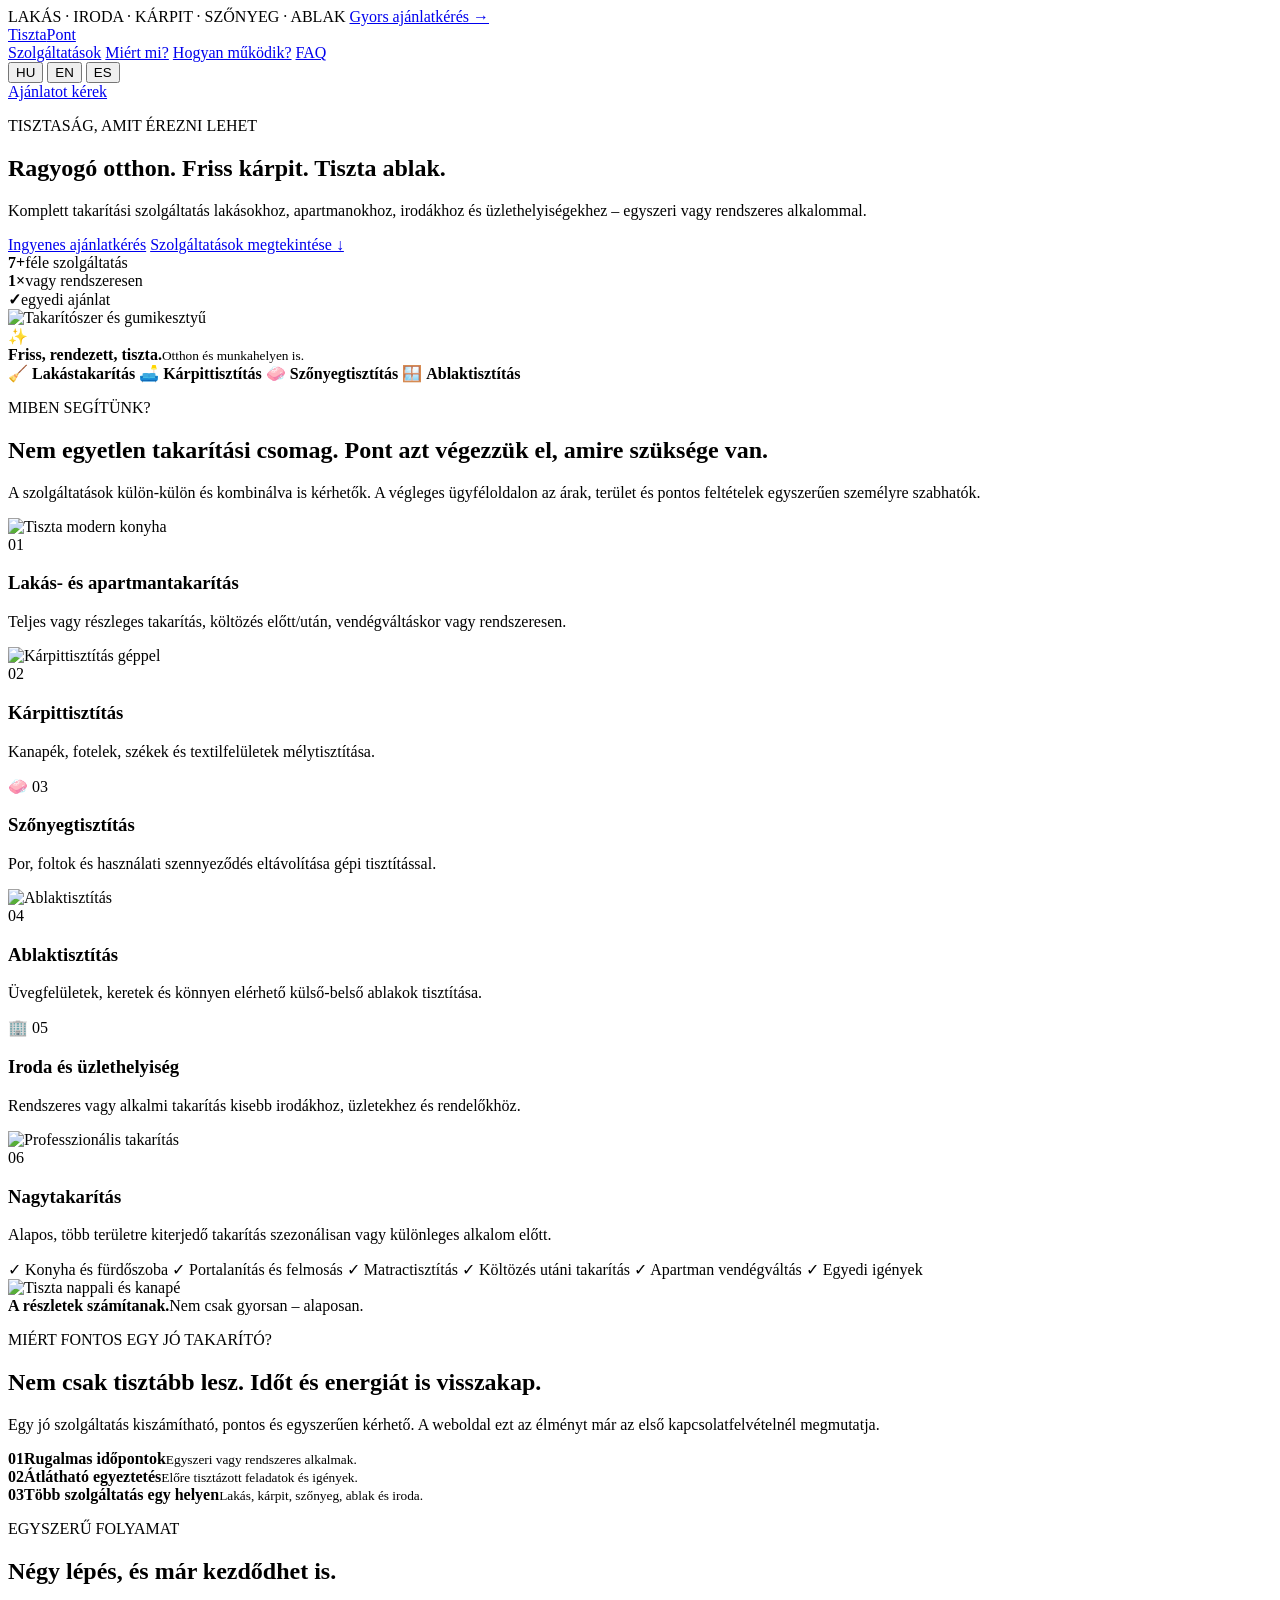
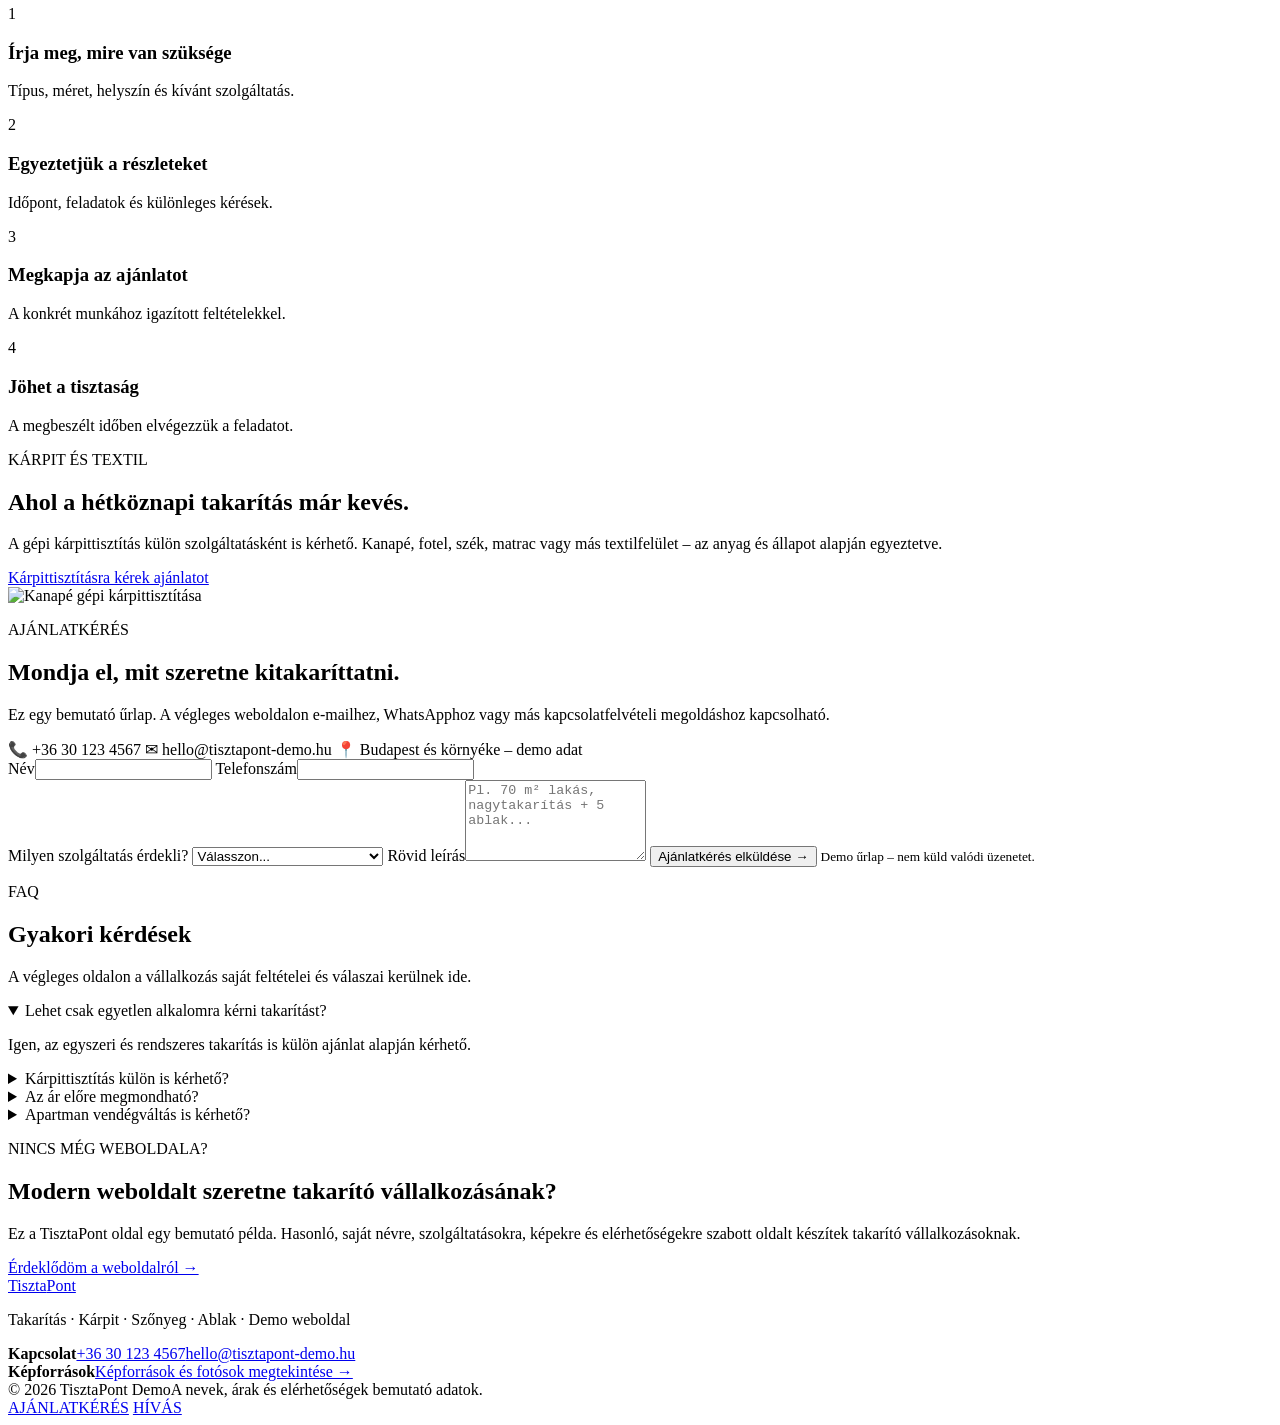
==== index.html @ e5d6f889 "Create index.html" ====
<!DOCTYPE html>
<html lang="hu">
<head>
  <meta charset="UTF-8">
  <meta name="viewport" content="width=device-width, initial-scale=1.0">
  <meta name="description" content="TisztaPont – professzionális takarítás, kárpit- és szőnyegtisztítás, ablaktisztítás. Demo weboldal.">
  <meta name="theme-color" content="#0c4a43">
  <title data-i18n="meta_title">TisztaPont – Professzionális takarítás</title>
  <link rel="preconnect" href="https://images.unsplash.com">
  <link rel="stylesheet" href="style.css">
</head>
<body>
  <div class="topline">
    <div class="container topline-inner">
      <span data-i18n="topline">LAKÁS · IRODA · KÁRPIT · SZŐNYEG · ABLAK</span>
      <a href="#ajanlat" data-i18n="topline_cta">Gyors ajánlatkérés →</a>
    </div>
  </div>

  <header class="header">
    <div class="container nav">
      <a href="#top" class="brand">Tiszta<span>Pont</span></a>
      <nav>
        <a href="#szolgaltatasok" data-i18n="nav_services">Szolgáltatások</a>
        <a href="#miert" data-i18n="nav_why">Miért mi?</a>
        <a href="#folyamat" data-i18n="nav_process">Hogyan működik?</a>
        <a href="#faq">FAQ</a>
      </nav>
      <div class="nav-actions">
        <div class="lang">
          <button data-lang="hu" class="active">HU</button>
          <button data-lang="en">EN</button>
          <button data-lang="es">ES</button>
        </div>
        <a href="#ajanlat" class="btn btn-small" data-i18n="nav_quote">Ajánlatot kérek</a>
      </div>
    </div>
  </header>

  <main id="top">
    <section class="hero">
      <div class="container hero-grid">
        <div class="hero-copy">
          <p class="kicker" data-i18n="hero_kicker">TISZTASÁG, AMIT ÉREZNI LEHET</p>
          <h1 data-i18n="hero_title">Ragyogó otthon. Friss kárpit. Tiszta ablak.</h1>
          <p class="hero-text" data-i18n="hero_text">Komplett takarítási szolgáltatás lakásokhoz, apartmanokhoz, irodákhoz és üzlethelyiségekhez – egyszeri vagy rendszeres alkalommal.</p>
          <div class="hero-actions">
            <a href="#ajanlat" class="btn" data-i18n="hero_btn">Ingyenes ajánlatkérés</a>
            <a href="#szolgaltatasok" class="text-link" data-i18n="hero_more">Szolgáltatások megtekintése ↓</a>
          </div>
          <div class="trust-row">
            <div><strong>7+</strong><span data-i18n="trust_1">féle szolgáltatás</span></div>
            <div><strong>1×</strong><span data-i18n="trust_2">vagy rendszeresen</span></div>
            <div><strong>✓</strong><span data-i18n="trust_3">egyedi ajánlat</span></div>
          </div>
        </div>
        <div class="hero-visual">
          <div class="hero-photo">
            <img src="https://images.unsplash.com/photo-1563453392212-326f5e854473?auto=format&fit=crop&w=1800&q=86" alt="Takarítószer és gumikesztyű">
          </div>
          <div class="floating-card">
            <span>✨</span>
            <div><b data-i18n="float_title">Friss, rendezett, tiszta.</b><small data-i18n="float_text">Otthon és munkahelyen is.</small></div>
          </div>
        </div>
      </div>
    </section>

    <section class="service-strip">
      <div class="container service-strip-inner">
        <span>🧹 <b data-i18n="strip_1">Lakástakarítás</b></span>
        <span>🛋️ <b data-i18n="strip_2">Kárpittisztítás</b></span>
        <span>🧼 <b data-i18n="strip_3">Szőnyegtisztítás</b></span>
        <span>🪟 <b data-i18n="strip_4">Ablaktisztítás</b></span>
      </div>
    </section>

    <section id="szolgaltatasok" class="section">
      <div class="container">
        <div class="section-head split-head">
          <div>
            <p class="kicker dark" data-i18n="services_kicker">MIBEN SEGÍTÜNK?</p>
            <h2 data-i18n="services_title">Nem egyetlen takarítási csomag. Pont azt végezzük el, amire szüksége van.</h2>
          </div>
          <p data-i18n="services_intro">A szolgáltatások külön-külön és kombinálva is kérhetők. A végleges ügyféloldalon az árak, terület és pontos feltételek egyszerűen személyre szabhatók.</p>
        </div>

        <div class="services-mosaic">
          <article class="service-feature large">
            <img src="https://images.unsplash.com/photo-1484154218962-a197022b5858?auto=format&fit=crop&w=1500&q=86" alt="Tiszta modern konyha">
            <div class="service-overlay">
              <span>01</span>
              <h3 data-i18n="s1_title">Lakás- és apartmantakarítás</h3>
              <p data-i18n="s1_text">Teljes vagy részleges takarítás, költözés előtt/után, vendégváltáskor vagy rendszeresen.</p>
            </div>
          </article>

          <article class="service-feature">
            <img src="https://unsplash.com/photos/5TXz228u4eo/download?force=true" alt="Kárpittisztítás géppel">
            <div class="service-overlay"><span>02</span><h3 data-i18n="s2_title">Kárpittisztítás</h3><p data-i18n="s2_text">Kanapék, fotelek, székek és textilfelületek mélytisztítása.</p></div>
          </article>

          <article class="service-feature color-card">
            <span class="big-icon">🧼</span>
            <span class="number">03</span>
            <h3 data-i18n="s3_title">Szőnyegtisztítás</h3>
            <p data-i18n="s3_text">Por, foltok és használati szennyeződés eltávolítása gépi tisztítással.</p>
          </article>

          <article class="service-feature">
            <img src="https://images.unsplash.com/photo-1527352774566-e4916e36c645?auto=format&fit=crop&w=1400&q=86" alt="Ablaktisztítás">
            <div class="service-overlay"><span>04</span><h3 data-i18n="s4_title">Ablaktisztítás</h3><p data-i18n="s4_text">Üvegfelületek, keretek és könnyen elérhető külső-belső ablakok tisztítása.</p></div>
          </article>

          <article class="service-feature color-card light">
            <span class="big-icon">🏢</span>
            <span class="number">05</span>
            <h3 data-i18n="s5_title">Iroda és üzlethelyiség</h3>
            <p data-i18n="s5_text">Rendszeres vagy alkalmi takarítás kisebb irodákhoz, üzletekhez és rendelőkhöz.</p>
          </article>

          <article class="service-feature">
            <img src="https://unsplash.com/photos/Iu6parQAO-U/download?force=true" alt="Professzionális takarítás">
            <div class="service-overlay"><span>06</span><h3 data-i18n="s6_title">Nagytakarítás</h3><p data-i18n="s6_text">Alapos, több területre kiterjedő takarítás szezonálisan vagy különleges alkalom előtt.</p></div>
          </article>
        </div>

        <div class="mini-services">
          <span>✓ <span data-i18n="mini_1">Konyha és fürdőszoba</span></span>
          <span>✓ <span data-i18n="mini_2">Portalanítás és felmosás</span></span>
          <span>✓ <span data-i18n="mini_3">Matractisztítás</span></span>
          <span>✓ <span data-i18n="mini_4">Költözés utáni takarítás</span></span>
          <span>✓ <span data-i18n="mini_5">Apartman vendégváltás</span></span>
          <span>✓ <span data-i18n="mini_6">Egyedi igények</span></span>
        </div>
      </div>
    </section>

    <section id="miert" class="section why">
      <div class="container why-grid">
        <div class="why-photo">
          <img src="https://unsplash.com/photos/FBXuXp57eM0/download?force=true" alt="Tiszta nappali és kanapé">
          <div class="badge-card"><strong data-i18n="badge_title">A részletek számítanak.</strong><span data-i18n="badge_text">Nem csak gyorsan – alaposan.</span></div>
        </div>
        <div class="why-copy">
          <p class="kicker dark" data-i18n="why_kicker">MIÉRT FONTOS EGY JÓ TAKARÍTÓ?</p>
          <h2 data-i18n="why_title">Nem csak tisztább lesz. Időt és energiát is visszakap.</h2>
          <p data-i18n="why_text">Egy jó szolgáltatás kiszámítható, pontos és egyszerűen kérhető. A weboldal ezt az élményt már az első kapcsolatfelvételnél megmutatja.</p>
          <div class="why-list">
            <div><b>01</b><span><strong data-i18n="why1t">Rugalmas időpontok</strong><small data-i18n="why1p">Egyszeri vagy rendszeres alkalmak.</small></span></div>
            <div><b>02</b><span><strong data-i18n="why2t">Átlátható egyeztetés</strong><small data-i18n="why2p">Előre tisztázott feladatok és igények.</small></span></div>
            <div><b>03</b><span><strong data-i18n="why3t">Több szolgáltatás egy helyen</strong><small data-i18n="why3p">Lakás, kárpit, szőnyeg, ablak és iroda.</small></span></div>
          </div>
        </div>
      </div>
    </section>

    <section id="folyamat" class="section process-section">
      <div class="container">
        <div class="section-head centered">
          <p class="kicker dark" data-i18n="process_kicker">EGYSZERŰ FOLYAMAT</p>
          <h2 data-i18n="process_title">Négy lépés, és már kezdődhet is.</h2>
        </div>
        <div class="process">
          <div class="process-step"><span>1</span><h3 data-i18n="p1t">Írja meg, mire van szüksége</h3><p data-i18n="p1p">Típus, méret, helyszín és kívánt szolgáltatás.</p></div>
          <div class="process-step"><span>2</span><h3 data-i18n="p2t">Egyeztetjük a részleteket</h3><p data-i18n="p2p">Időpont, feladatok és különleges kérések.</p></div>
          <div class="process-step"><span>3</span><h3 data-i18n="p3t">Megkapja az ajánlatot</h3><p data-i18n="p3p">A konkrét munkához igazított feltételekkel.</p></div>
          <div class="process-step"><span>4</span><h3 data-i18n="p4t">Jöhet a tisztaság</h3><p data-i18n="p4p">A megbeszélt időben elvégezzük a feladatot.</p></div>
        </div>
      </div>
    </section>

    <section class="before-after">
      <div class="container before-grid">
        <div>
          <p class="kicker" data-i18n="detail_kicker">KÁRPIT ÉS TEXTIL</p>
          <h2 data-i18n="detail_title">Ahol a hétköznapi takarítás már kevés.</h2>
          <p data-i18n="detail_text">A gépi kárpittisztítás külön szolgáltatásként is kérhető. Kanapé, fotel, szék, matrac vagy más textilfelület – az anyag és állapot alapján egyeztetve.</p>
          <a href="#ajanlat" class="btn btn-light" data-i18n="detail_btn">Kárpittisztításra kérek ajánlatot</a>
        </div>
        <div class="detail-photo"><img src="https://unsplash.com/photos/5TXz228u4eo/download?force=true" alt="Kanapé gépi kárpittisztítása"></div>
      </div>
    </section>

    <section id="ajanlat" class="section quote-section">
      <div class="container quote-grid">
        <div class="quote-copy">
          <p class="kicker dark" data-i18n="quote_kicker">AJÁNLATKÉRÉS</p>
          <h2 data-i18n="quote_title">Mondja el, mit szeretne kitakaríttatni.</h2>
          <p data-i18n="quote_text">Ez egy bemutató űrlap. A végleges weboldalon e-mailhez, WhatsApphoz vagy más kapcsolatfelvételi megoldáshoz kapcsolható.</p>
          <div class="contact-box">
            <span>📞 +36 30 123 4567</span>
            <span>✉ hello@tisztapont-demo.hu</span>
            <span>📍 <span data-i18n="contact_area">Budapest és környéke – demo adat</span></span>
          </div>
        </div>
        <form id="quoteForm" class="quote-form">
          <div class="form-row">
            <label><span data-i18n="form_name">Név</span><input type="text" required></label>
            <label><span data-i18n="form_phone">Telefonszám</span><input type="tel" required></label>
          </div>
          <label><span data-i18n="form_service">Milyen szolgáltatás érdekli?</span>
            <select required>
              <option value="" data-i18n="form_choose">Válasszon...</option>
              <option data-i18n="s1_title">Lakás- és apartmantakarítás</option>
              <option data-i18n="s2_title">Kárpittisztítás</option>
              <option data-i18n="s3_title">Szőnyegtisztítás</option>
              <option data-i18n="s4_title">Ablaktisztítás</option>
              <option data-i18n="s5_title">Iroda és üzlethelyiség</option>
              <option data-i18n="s6_title">Nagytakarítás</option>
            </select>
          </label>
          <label><span data-i18n="form_message">Rövid leírás</span><textarea rows="5" data-i18n-placeholder="form_placeholder" placeholder="Pl. 70 m² lakás, nagytakarítás + 5 ablak..."></textarea></label>
          <button type="submit" class="btn btn-full" data-i18n="form_btn">Ajánlatkérés elküldése →</button>
          <small data-i18n="form_note">Demo űrlap – nem küld valódi üzenetet.</small>
        </form>
      </div>
    </section>

    <section id="faq" class="section faq-section">
      <div class="container faq-grid">
        <div>
          <p class="kicker dark">FAQ</p>
          <h2 data-i18n="faq_title">Gyakori kérdések</h2>
          <p data-i18n="faq_intro">A végleges oldalon a vállalkozás saját feltételei és válaszai kerülnek ide.</p>
        </div>
        <div class="faq-list">
          <details open><summary data-i18n="faq1q">Lehet csak egyetlen alkalomra kérni takarítást?</summary><p data-i18n="faq1a">Igen, az egyszeri és rendszeres takarítás is külön ajánlat alapján kérhető.</p></details>
          <details><summary data-i18n="faq2q">Kárpittisztítás külön is kérhető?</summary><p data-i18n="faq2a">Igen, kanapé, fotel, matrac vagy más textilfelület tisztítására is kérhető külön ajánlat.</p></details>
          <details><summary data-i18n="faq3q">Az ár előre megmondható?</summary><p data-i18n="faq3a">A végleges ár a terület, a feladatok és az állapot alapján adható meg pontosan.</p></details>
          <details><summary data-i18n="faq4q">Apartman vendégváltás is kérhető?</summary><p data-i18n="faq4a">Igen, a szolgáltatás kialakítható rendszeres apartman- és nyaralószállás takarításra is.</p></details>
        </div>
      </div>
    </section>

    <section class="web-cta">
      <div class="container web-cta-inner">
        <div>
          <p class="kicker" data-i18n="web_kicker">NINCS MÉG WEBOLDALA?</p>
          <h2 data-i18n="web_title">Modern weboldalt szeretne takarító vállalkozásának?</h2>
          <p data-i18n="web_text">Ez a TisztaPont oldal egy bemutató példa. Hasonló, saját névre, szolgáltatásokra, képekre és elérhetőségekre szabott oldalt készítek takarító vállalkozásoknak.</p>
        </div>
        <a href="https://mesterweb-nco7.onrender.com" target="_blank" rel="noopener noreferrer" class="btn btn-light" data-i18n="web_btn">Érdeklődöm a weboldalról →</a>
      </div>
    </section>
  </main>

  <footer class="footer">
    <div class="container footer-grid">
      <div><a class="brand footer-brand" href="#top">Tiszta<span>Pont</span></a><p data-i18n="footer_desc">Takarítás · Kárpit · Szőnyeg · Ablak · Demo weboldal</p></div>
      <div><strong data-i18n="footer_contact">Kapcsolat</strong><a href="tel:+36301234567">+36 30 123 4567</a><a href="mailto:hello@tisztapont-demo.hu">hello@tisztapont-demo.hu</a></div>
      <div><strong data-i18n="footer_sources">Képforrások</strong><a class="footer-source-link" href="kepforrasok.html" data-i18n="footer_sources_link">Képforrások és fotósok megtekintése →</a></div>
    </div>
    <div class="container footer-bottom"><span>© 2026 TisztaPont Demo</span><span data-i18n="footer_demo">A nevek, árak és elérhetőségek bemutató adatok.</span></div>
  </footer>

  <div class="mobile-bar">
    <a href="#ajanlat" data-i18n="mobile_quote">AJÁNLATKÉRÉS</a>
    <a href="tel:+36301234567" data-i18n="mobile_call">HÍVÁS</a>
  </div>

  <script src="script.js"></script>
</body>
</html>
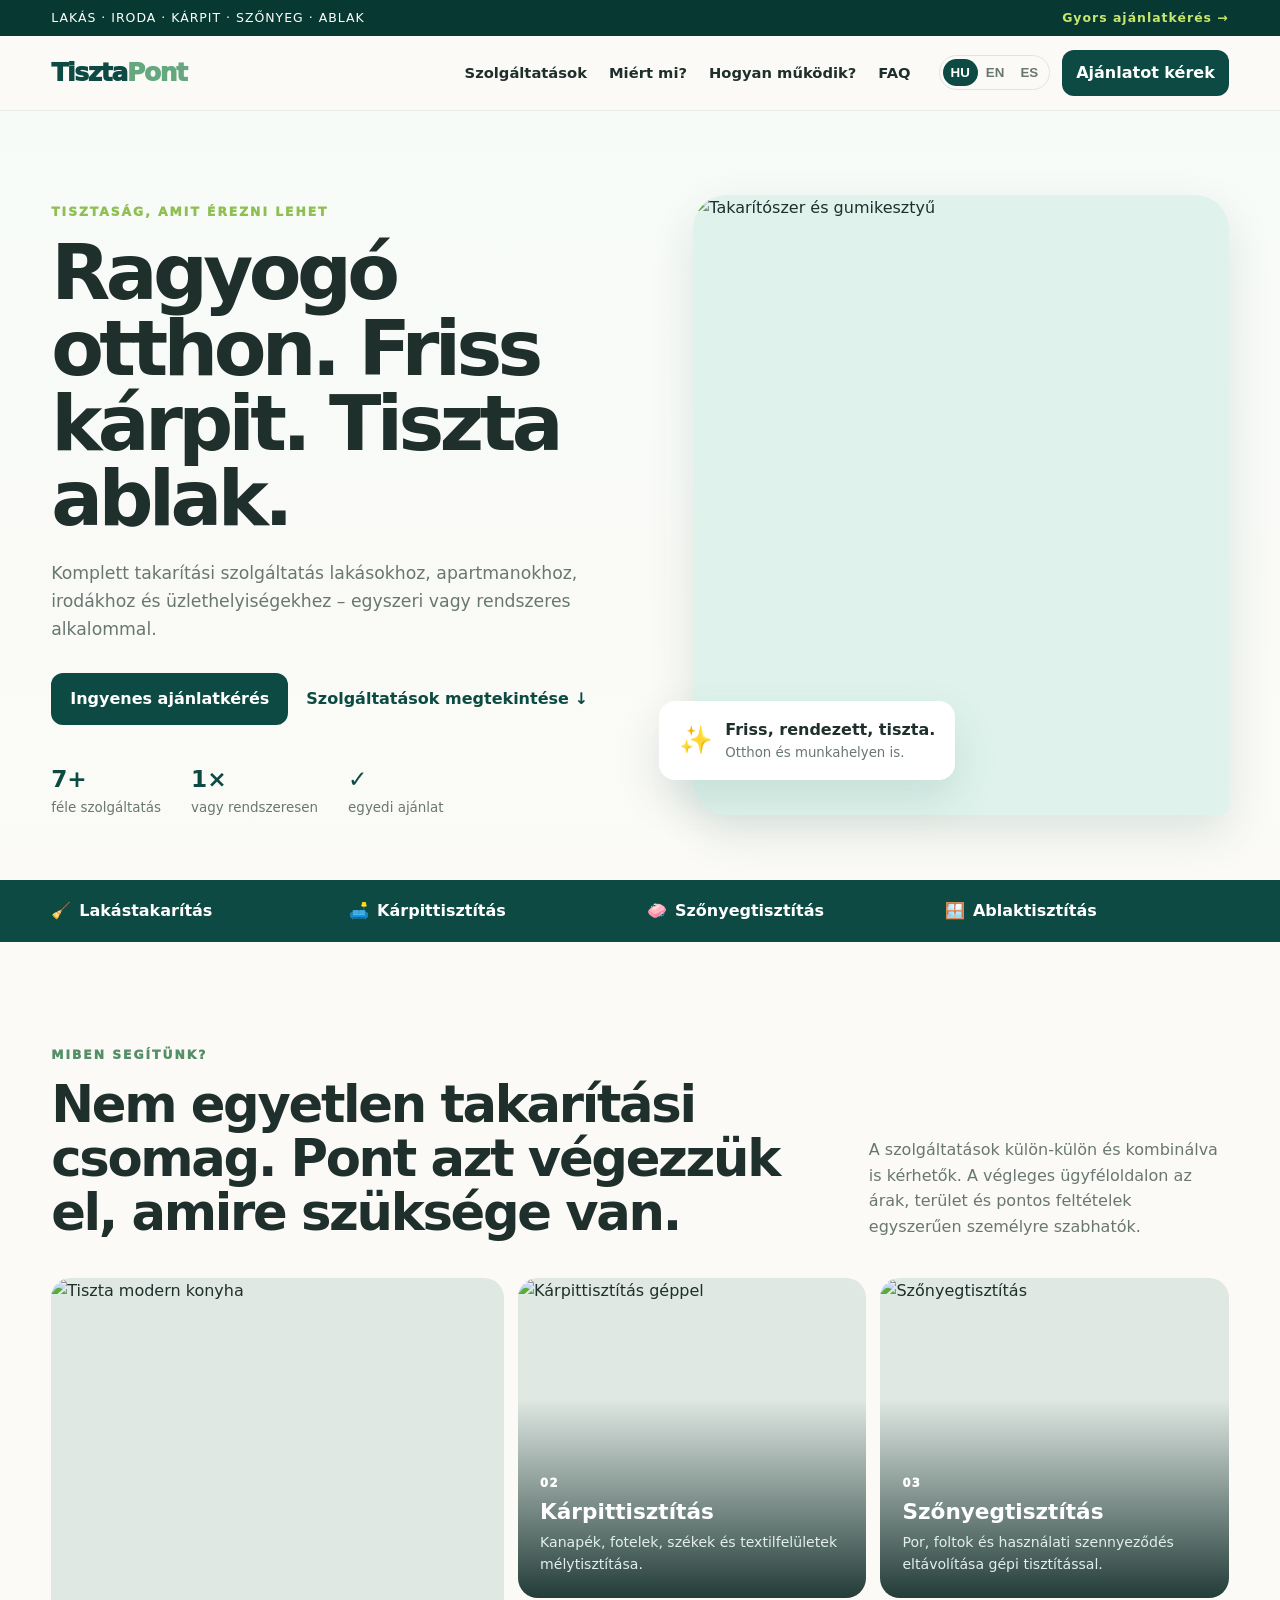
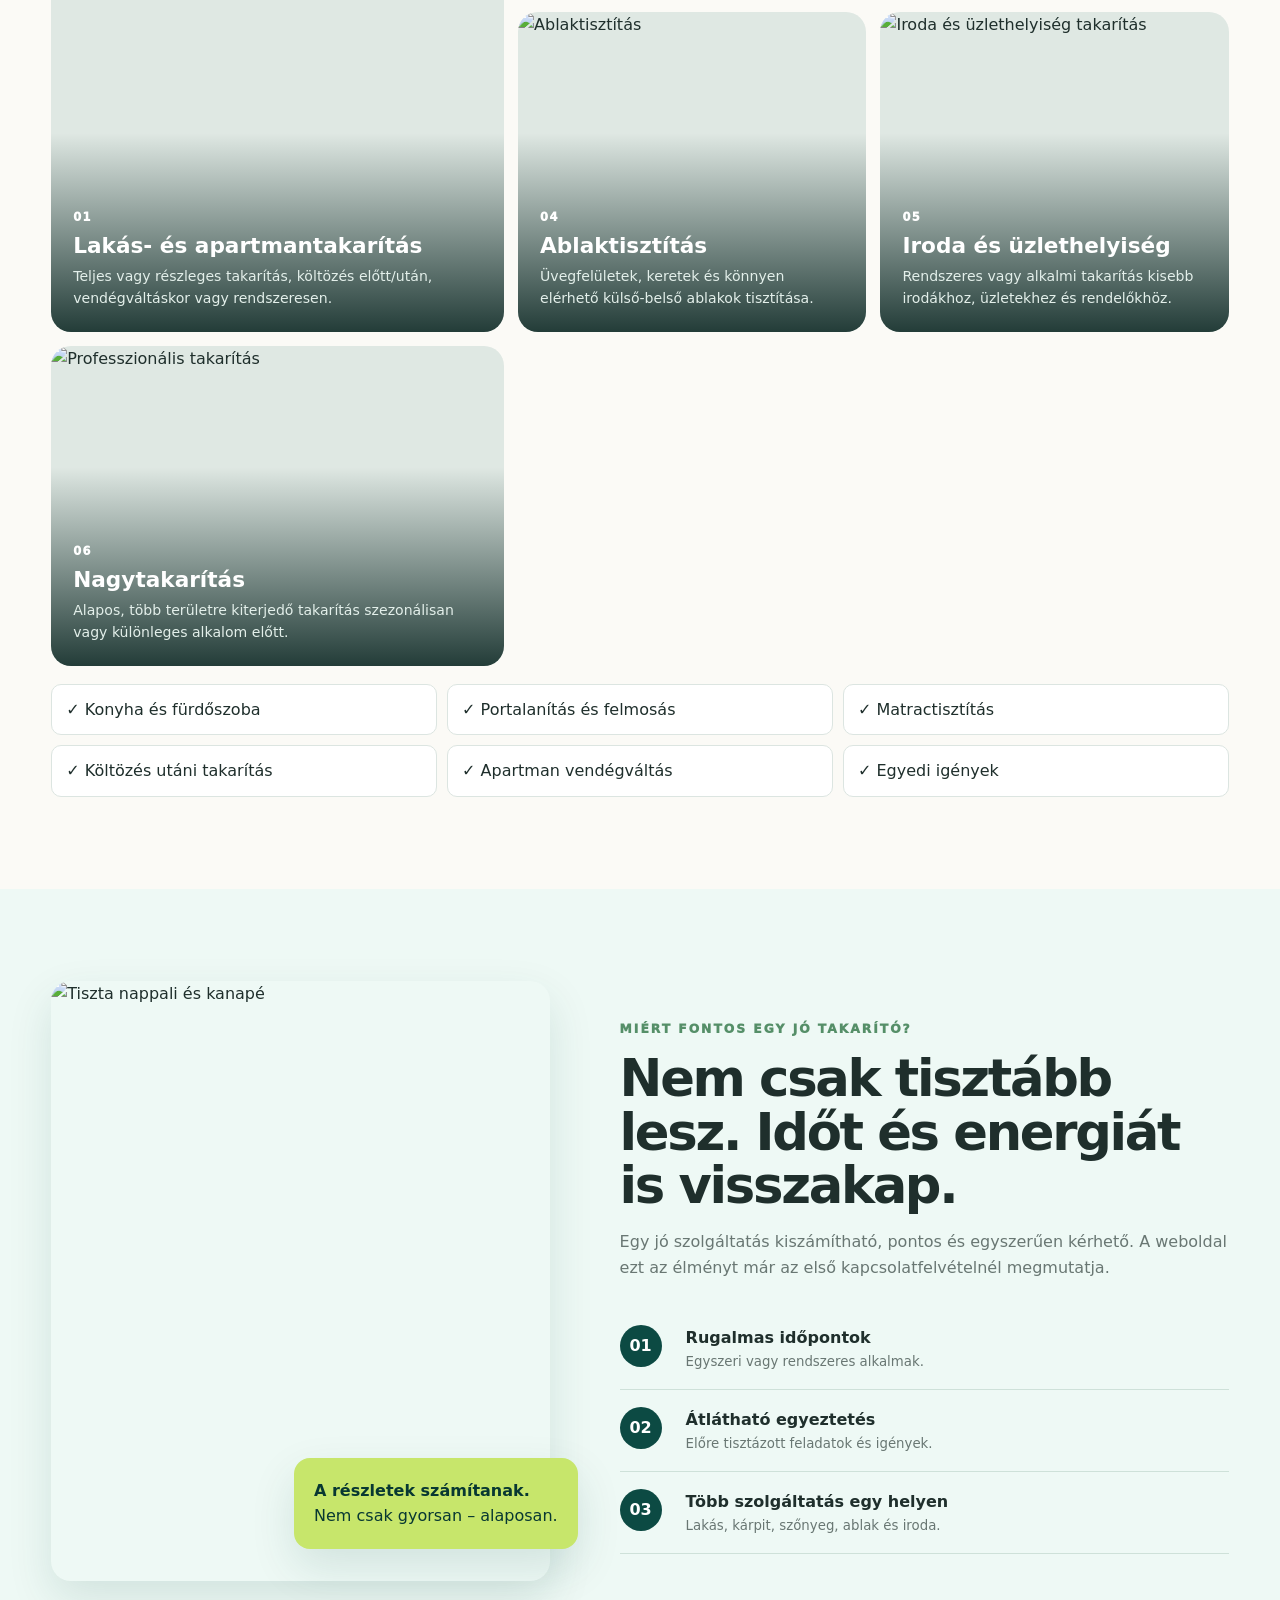
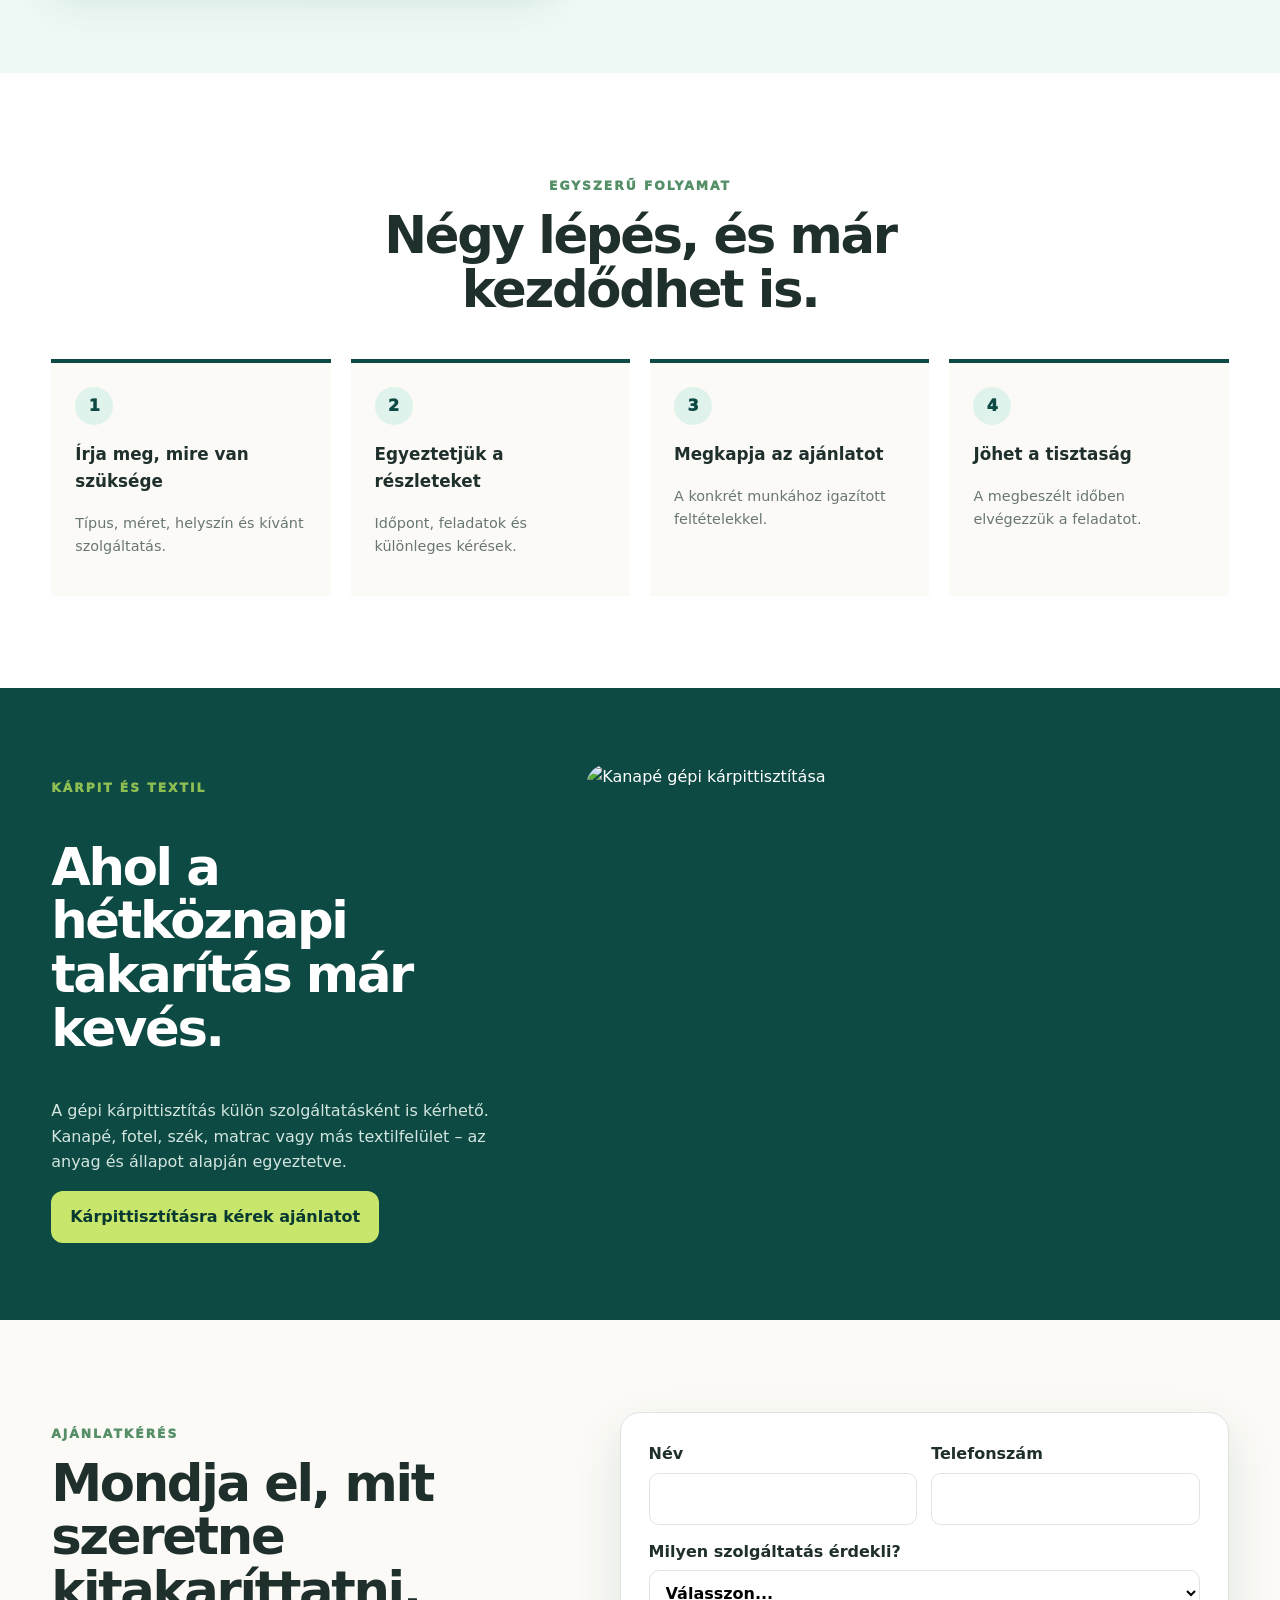
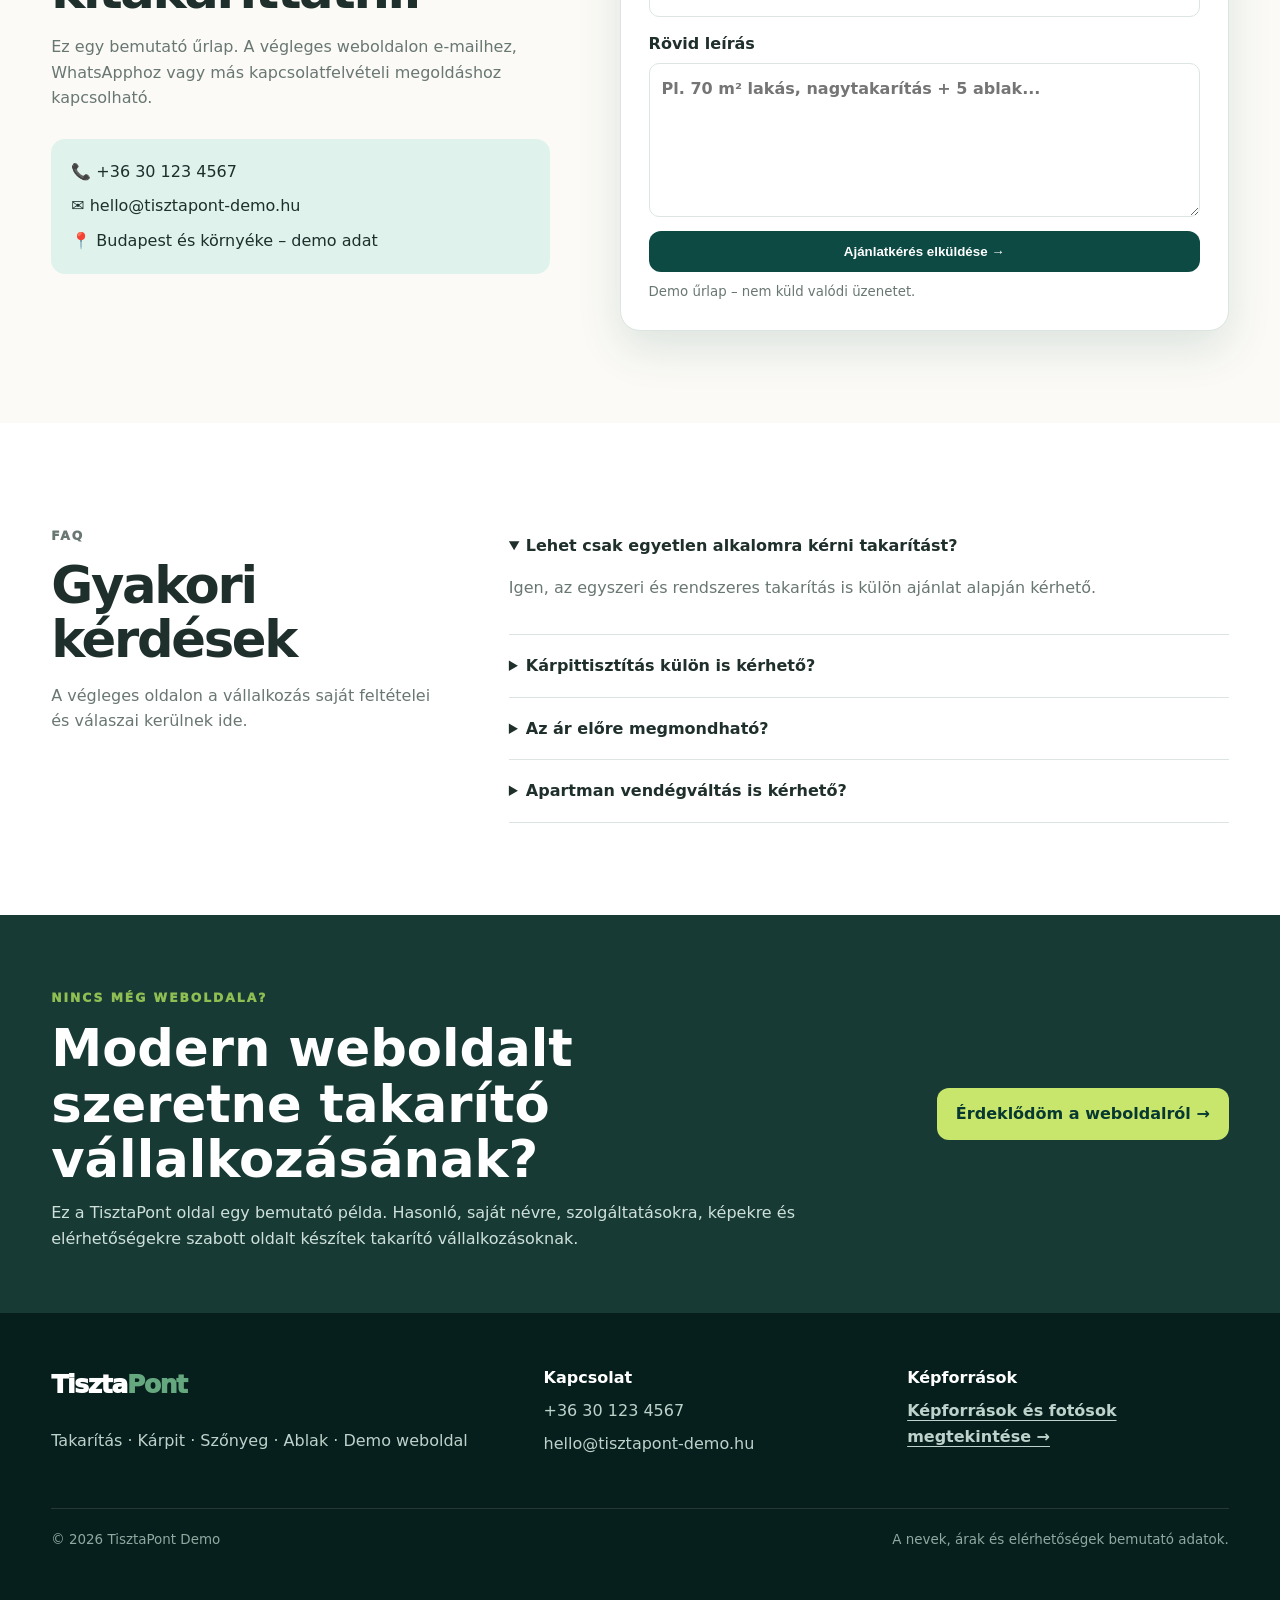
==== commit f2d50de7: "Update index.html" ====
--- a/index.html
+++ b/index.html
@@ -100,11 +100,9 @@
             <div class="service-overlay"><span>02</span><h3 data-i18n="s2_title">Kárpittisztítás</h3><p data-i18n="s2_text">Kanapék, fotelek, székek és textilfelületek mélytisztítása.</p></div>
           </article>
 
-          <article class="service-feature color-card">
-            <span class="big-icon">🧼</span>
-            <span class="number">03</span>
-            <h3 data-i18n="s3_title">Szőnyegtisztítás</h3>
-            <p data-i18n="s3_text">Por, foltok és használati szennyeződés eltávolítása gépi tisztítással.</p>
+          <article class="service-feature">
+            <img src="https://images.unsplash.com/photo-1527515637462-cff94eecc1ac?auto=format&fit=crop&w=1400&q=86" alt="Szőnyegtisztítás">
+            <div class="service-overlay"><span>03</span><h3 data-i18n="s3_title">Szőnyegtisztítás</h3><p data-i18n="s3_text">Por, foltok és használati szennyeződés eltávolítása gépi tisztítással.</p></div>
           </article>
 
           <article class="service-feature">
@@ -112,11 +110,9 @@
             <div class="service-overlay"><span>04</span><h3 data-i18n="s4_title">Ablaktisztítás</h3><p data-i18n="s4_text">Üvegfelületek, keretek és könnyen elérhető külső-belső ablakok tisztítása.</p></div>
           </article>
 
-          <article class="service-feature color-card light">
-            <span class="big-icon">🏢</span>
-            <span class="number">05</span>
-            <h3 data-i18n="s5_title">Iroda és üzlethelyiség</h3>
-            <p data-i18n="s5_text">Rendszeres vagy alkalmi takarítás kisebb irodákhoz, üzletekhez és rendelőkhöz.</p>
+          <article class="service-feature">
+            <img src="https://images.unsplash.com/photo-1524758631624-e2822e304c36?auto=format&fit=crop&w=1400&q=86" alt="Iroda és üzlethelyiség takarítás">
+            <div class="service-overlay"><span>05</span><h3 data-i18n="s5_title">Iroda és üzlethelyiség</h3><p data-i18n="s5_text">Rendszeres vagy alkalmi takarítás kisebb irodákhoz, üzletekhez és rendelőkhöz.</p></div>
           </article>
 
           <article class="service-feature">
--- a/style.css
+++ b/style.css
@@ -0,0 +1,25 @@
+:root{
+  --green:#0c4a43;--green2:#083832;--mint:#dff3ec;--mint2:#eef9f5;--lime:#c7e66b;
+  --cream:#fbfaf6;--text:#1f2f2c;--muted:#697773;--line:#dce5e1;--white:#fff;
+  --shadow:0 18px 45px rgba(12,74,67,.12)
+}
+*{box-sizing:border-box}html{scroll-behavior:smooth}body{margin:0;font-family:Inter,ui-sans-serif,system-ui,-apple-system,Segoe UI,Arial,sans-serif;color:var(--text);background:var(--cream);line-height:1.6}img{display:block;max-width:100%}a{text-decoration:none;color:inherit}.container{width:min(1180px,92%);margin:auto}
+.topline{background:var(--green2);color:#fff;font-size:.78rem;letter-spacing:.08em}.topline-inner{display:flex;justify-content:space-between;padding:8px 0}.topline a{color:var(--lime);font-weight:800}
+.header{position:sticky;top:0;z-index:50;background:rgba(251,250,246,.95);backdrop-filter:blur(12px);border-bottom:1px solid rgba(12,74,67,.08)}.nav{min-height:74px;display:flex;align-items:center;gap:28px}.brand{font-size:1.55rem;font-weight:950;letter-spacing:-.05em;color:var(--green)}.brand span{color:#65a77e}.nav nav{display:flex;gap:22px;margin-left:auto}.nav nav a{font-size:.92rem;font-weight:700}.nav nav a:hover{color:#4c8d6a}.nav-actions{display:flex;align-items:center;gap:12px}.lang{display:flex;border:1px solid var(--line);border-radius:999px;padding:3px}.lang button{border:0;background:none;padding:6px 8px;border-radius:999px;font-weight:800;color:var(--muted);cursor:pointer}.lang button.active{background:var(--green);color:#fff}
+.btn{display:inline-flex;justify-content:center;align-items:center;border:0;border-radius:12px;background:var(--green);color:#fff;padding:13px 19px;font-weight:900;cursor:pointer;transition:.2s}.btn:hover{transform:translateY(-1px);background:var(--green2)}.btn-small{padding:10px 14px}.btn-light{background:var(--lime);color:var(--green2)}.btn-light:hover{background:#d4ef7d;color:var(--green2)}.btn-full{width:100%}
+.hero{padding:80px 0 62px;background:linear-gradient(180deg,#f7fbf8, var(--cream))}.hero-grid{display:grid;grid-template-columns:1.04fr .96fr;gap:62px;align-items:center}.kicker{font-size:.77rem;letter-spacing:.16em;font-weight:950;color:#8fbf53}.kicker.dark{color:#558f68}.hero h1{font-size:clamp(3rem,6vw,5.5rem);line-height:.98;letter-spacing:-.06em;margin:12px 0 24px;max-width:760px}.hero-text{font-size:1.08rem;color:var(--muted);max-width:650px}.hero-actions{display:flex;gap:18px;align-items:center;margin:30px 0}.text-link{font-weight:900;color:var(--green)}.trust-row{display:flex;gap:30px;margin-top:35px}.trust-row div{display:flex;flex-direction:column}.trust-row strong{font-size:1.45rem;color:var(--green)}.trust-row span{font-size:.84rem;color:var(--muted)}.hero-visual{position:relative}.hero-photo{border-radius:34px 34px 8px 34px;overflow:hidden;box-shadow:var(--shadow);background:var(--mint)}.hero-photo img{width:100%;height:620px;object-fit:cover}.floating-card{position:absolute;left:-34px;bottom:35px;display:flex;gap:12px;align-items:center;background:#fff;padding:16px 20px;border-radius:16px;box-shadow:var(--shadow)}.floating-card>span{font-size:1.7rem}.floating-card div{display:flex;flex-direction:column}.floating-card small{color:var(--muted)}
+.service-strip{background:var(--green);color:#fff}.service-strip-inner{display:grid;grid-template-columns:repeat(4,1fr);gap:14px;padding:18px 0}.service-strip span{display:flex;align-items:center;gap:8px}
+.section{padding:92px 0}.section-head{margin-bottom:38px}.split-head{display:grid;grid-template-columns:1.35fr .65fr;gap:70px;align-items:end}.section-head h2,.why h2,.quote-section h2,.faq-section h2{font-size:clamp(2.2rem,4vw,3.8rem);line-height:1.05;letter-spacing:-.045em;margin:9px 0 0}.split-head>p{color:var(--muted);margin:0}
+.services-mosaic{display:grid;grid-template-columns:1.3fr 1fr 1fr;grid-auto-rows:320px;gap:14px}.service-feature{position:relative;border-radius:20px;overflow:hidden;background:#dfe8e3}.service-feature.large{grid-row:span 2}.service-feature img{width:100%;height:100%;object-fit:cover;transition:.3s}.service-feature:hover img{transform:scale(1.025)}.service-overlay{position:absolute;inset:auto 0 0;padding:70px 22px 22px;color:#fff;background:linear-gradient(transparent,rgba(4,32,28,.86))}.service-overlay span,.number{font-size:.72rem;font-weight:950;letter-spacing:.12em}.service-overlay h3,.color-card h3{font-size:1.35rem;line-height:1.12;margin:6px 0}.service-overlay p{font-size:.88rem;margin:0;color:#e3efea}.color-card{padding:28px;background:var(--green);color:#fff;display:flex;flex-direction:column;justify-content:flex-end}.color-card.light{background:var(--mint);color:var(--green2)}.big-icon{font-size:2.2rem;margin-bottom:auto}.color-card p{margin:0;color:#d7e8e2}.color-card.light p{color:var(--muted)}.mini-services{display:grid;grid-template-columns:repeat(3,1fr);gap:10px;margin-top:18px}.mini-services>span{padding:12px 14px;border:1px solid var(--line);background:#fff;border-radius:10px}
+.why{background:var(--mint2)}.why-grid{display:grid;grid-template-columns:.9fr 1.1fr;gap:70px;align-items:center}.why-photo{position:relative}.why-photo>img{width:100%;height:600px;object-fit:cover;border-radius:20px;box-shadow:var(--shadow)}.badge-card{position:absolute;right:-28px;bottom:32px;background:var(--lime);padding:20px;border-radius:16px;display:flex;flex-direction:column;color:var(--green2);box-shadow:var(--shadow)}.why-copy>p{color:var(--muted)}.why-list{margin-top:28px}.why-list>div{display:grid;grid-template-columns:52px 1fr;gap:14px;padding:17px 0;border-bottom:1px solid #cee1d9}.why-list b{width:42px;height:42px;border-radius:50%;display:grid;place-items:center;background:var(--green);color:#fff}.why-list span{display:flex;flex-direction:column}.why-list small{color:var(--muted)}
+.process-section{background:#fff}.centered{text-align:center;max-width:720px;margin:0 auto 42px}.process{display:grid;grid-template-columns:repeat(4,1fr);gap:20px}.process-step{padding:24px;border-top:4px solid var(--green);background:var(--cream)}.process-step>span{display:inline-grid;place-items:center;width:38px;height:38px;border-radius:50%;background:var(--mint);color:var(--green);font-weight:950}.process-step h3{font-size:1.05rem}.process-step p{color:var(--muted);font-size:.9rem}
+.before-after{background:var(--green);color:#fff;padding:76px 0}.before-grid{display:grid;grid-template-columns:.85fr 1.15fr;gap:60px;align-items:center}.before-grid h2{font-size:clamp(2.2rem,4vw,3.8rem);line-height:1.05;letter-spacing:-.045em}.before-grid p:not(.kicker){color:#d3e5df}.detail-photo{border-radius:22px;overflow:hidden}.detail-photo img{width:100%;height:480px;object-fit:cover}
+.quote-section{background:var(--cream)}.quote-grid{display:grid;grid-template-columns:.9fr 1.1fr;gap:70px;align-items:start}.quote-copy>p{color:var(--muted)}.contact-box{margin-top:28px;display:flex;flex-direction:column;gap:9px;background:var(--mint);padding:20px;border-radius:14px}.quote-form{background:#fff;border:1px solid var(--line);border-radius:20px;padding:28px;box-shadow:var(--shadow)}.quote-form label{display:flex;flex-direction:column;gap:6px;font-weight:800;margin-bottom:14px}.form-row{display:grid;grid-template-columns:1fr 1fr;gap:14px}.quote-form input,.quote-form select,.quote-form textarea{font:inherit;border:1px solid var(--line);border-radius:10px;padding:12px;background:#fff}.quote-form small{display:block;margin-top:9px;color:var(--muted)}
+.faq-section{background:#fff}.faq-grid{display:grid;grid-template-columns:.7fr 1.3fr;gap:70px}.faq-grid>div:first-child p{color:var(--muted)}details{border-bottom:1px solid var(--line);padding:18px 0}summary{font-weight:900;cursor:pointer}details p{color:var(--muted)}
+.web-cta{background:#173a35;color:#fff;padding:62px 0}.web-cta-inner{display:flex;align-items:center;justify-content:space-between;gap:50px}.web-cta h2{font-size:clamp(2.1rem,4vw,3.3rem);line-height:1.08;margin:7px 0 13px;max-width:760px}.web-cta p:not(.kicker){color:#cfe0da;max-width:780px;margin:0}.web-cta .btn{flex:0 0 auto;white-space:nowrap}
+.footer{background:#071f1c;color:#fff;padding:52px 0 78px}.footer-grid{display:grid;grid-template-columns:1.4fr 1fr 1fr;gap:42px}.footer-grid>div{display:flex;flex-direction:column;gap:7px}.footer-brand{color:#fff}.footer-grid p,.footer-grid a:not(.brand){color:#bdd2cb}.footer-source-link{text-decoration:underline;text-underline-offset:4px;font-weight:800}.footer-bottom{margin-top:38px;padding-top:20px;border-top:1px solid rgba(255,255,255,.12);display:flex;justify-content:space-between;color:#8fa8a0;font-size:.84rem}.mobile-bar{display:none}
+
+/* image credits */
+.sources-page{background:var(--cream)}.sources-nav{min-height:72px;display:flex;align-items:center;justify-content:space-between}.sources-back{font-weight:900;color:var(--green)}.sources-hero{background:var(--green);color:#fff;padding:72px 0}.sources-hero h1{font-size:clamp(2.4rem,5vw,4rem);line-height:1.05;letter-spacing:-.045em}.sources-hero p{color:#d5e7e1}.sources-grid{display:grid;grid-template-columns:repeat(2,1fr);gap:20px}.source-card{background:#fff;border:1px solid var(--line);border-radius:18px;overflow:hidden}.source-card img{width:100%;height:250px;object-fit:cover}.source-body{padding:22px}.source-body h2{font-size:1.2rem}.source-body p,.source-body small{color:var(--muted)}.source-links{display:flex;gap:10px;flex-wrap:wrap}.source-links a{background:var(--green);color:#fff;padding:8px 10px;border-radius:8px;font-weight:800;font-size:.84rem}
+@media(max-width:900px){.nav nav{display:none}.nav-actions{margin-left:auto}.hero-grid,.why-grid,.quote-grid,.faq-grid,.before-grid,.split-head{grid-template-columns:1fr}.services-mosaic{grid-template-columns:1fr 1fr}.service-feature.large{grid-row:span 1}.process{grid-template-columns:1fr 1fr}.why-photo>img{height:480px}.badge-card{right:15px}.service-strip-inner{grid-template-columns:1fr 1fr}.web-cta-inner{flex-direction:column;align-items:flex-start}.sources-grid{grid-template-columns:1fr 1fr}}
+@media(max-width:620px){body{padding-bottom:58px}.topline{display:none}.header .btn-small{display:none}.nav{min-height:64px}.hero{padding-top:55px}.hero h1{font-size:3.1rem}.hero-photo img{height:430px}.floating-card{left:12px;bottom:18px}.trust-row{gap:15px}.section{padding:66px 0}.services-mosaic{grid-template-columns:1fr;grid-auto-rows:300px}.mini-services{grid-template-columns:1fr}.service-strip-inner{grid-template-columns:1fr 1fr;font-size:.84rem}.process{grid-template-columns:1fr}.form-row{grid-template-columns:1fr}.why-photo>img{height:400px}.detail-photo img{height:340px}.footer-grid{grid-template-columns:1fr}.footer-bottom{flex-direction:column;gap:8px}.mobile-bar{display:grid;position:fixed;bottom:0;left:0;right:0;z-index:70;height:58px;grid-template-columns:1.4fr 1fr;background:var(--green2);box-shadow:0 -7px 24px rgba(0,0,0,.16)}.mobile-bar a{display:grid;place-items:center;color:#fff;font-weight:950}.mobile-bar a:first-child{background:var(--lime);color:var(--green2)}.sources-grid{grid-template-columns:1fr}}
